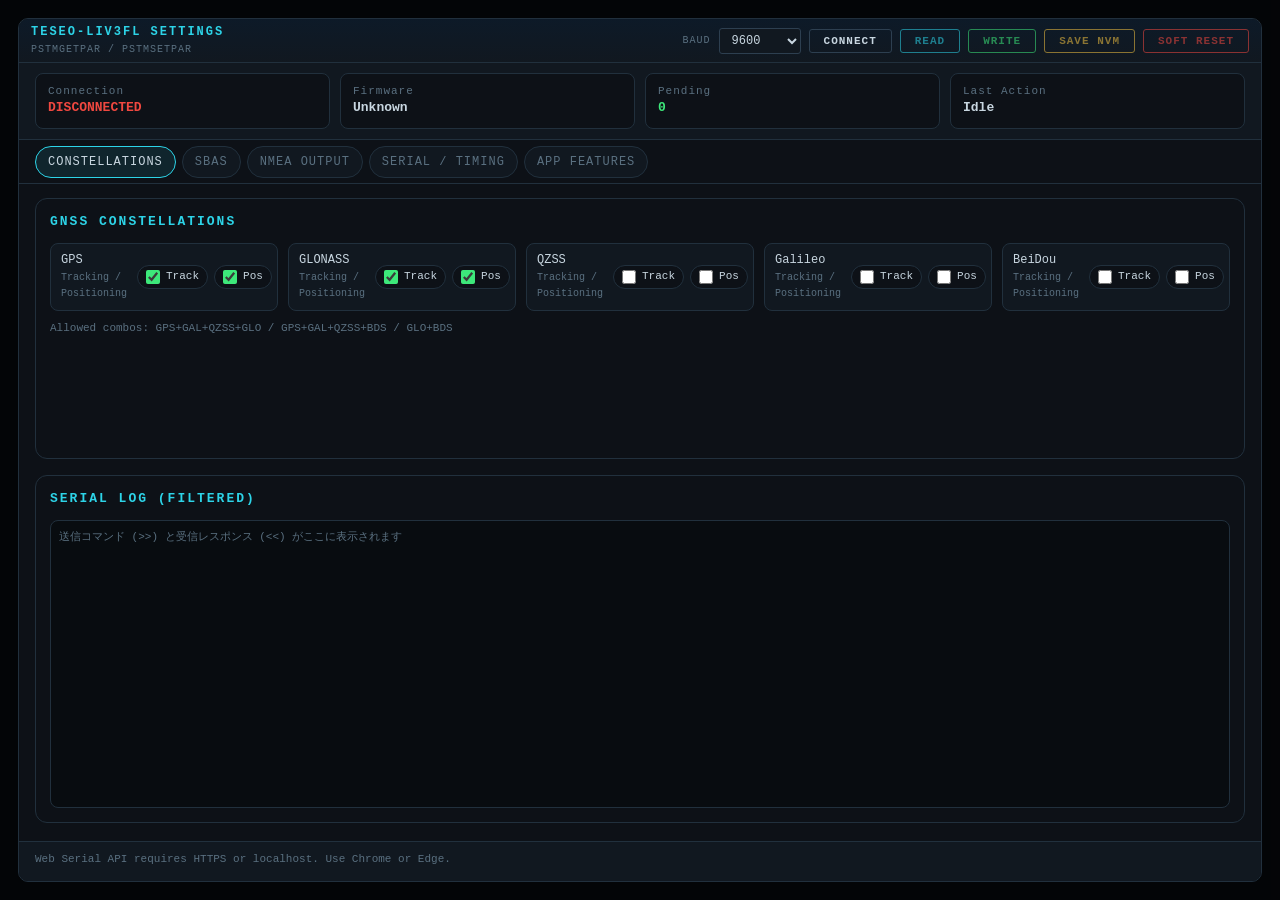
==== htdocs/teseo-liv3fl/index.html @ 7d4d5507 "Teseoの設定ツール" ====
<!DOCTYPE html>
<html lang="ja">
<head>
  <meta charset="UTF-8">
  <meta name="viewport" content="width=device-width, initial-scale=1.0">
  <title>Teseo-LIV3FL Settings</title>
  <style>
    /* Keep tokens aligned with htdocs/index.html */
    *, *::before, *::after { box-sizing: border-box; margin: 0; padding: 0; }

    :root {
      --bg:        #080c10;
      --bg2:       #0d1117;
      --bg3:       #111820;
      --bg4:       #161e28;
      --border:    #21303d;
      --border2:   #2d3f50;
      --text:      #c8d6e0;
      --dim:       #5a7080;
      --dim2:      #3d5060;
      --cyan:      #2dd4e8;
      --cyan-dim:  #1a8090;
      --green:     #3de87a;
      --green-dim: #1a6040;
      --yellow:    #f0c040;
      --red:       #f04840;
      --magenta:   #c060f0;
      --white:     #e8f0f8;
      --font: 'Courier New', 'Menlo', 'Monaco', 'Consolas', monospace;
    }

    html, body {
      height: 100%;
      overflow: hidden;
      background: var(--bg);
      color: var(--text);
      font-family: var(--font);
      font-size: 13px;
      line-height: 1.4;
    }

    /* Scrollbars */
    ::-webkit-scrollbar { width: 5px; height: 5px; }
    ::-webkit-scrollbar-track { background: var(--bg); }
    ::-webkit-scrollbar-thumb { background: var(--border2); border-radius: 3px; }
    ::-webkit-scrollbar-thumb:hover { background: var(--dim); }

    select {
      background: var(--bg3);
      color: var(--text);
      border: 1px solid var(--border2);
      padding: 4px 8px;
      font-family: var(--font);
      font-size: 12px;
      border-radius: 3px;
      outline: none;
      cursor: pointer;
    }
    select:focus { border-color: var(--cyan); }

    .ctrl-label {
      font-size: 10px;
      color: var(--dim);
      text-transform: uppercase;
      letter-spacing: 1px;
    }

    .btn {
      padding: 5px 14px;
      border-radius: 3px;
      border: 1px solid;
      font-family: var(--font);
      font-size: 11px;
      font-weight: bold;
      letter-spacing: 1px;
      text-transform: uppercase;
      cursor: pointer;
      background: transparent;
      transition: background 0.15s, box-shadow 0.15s;
    }

    #btn-connect {
      color: var(--green);
      border-color: var(--green);
    }
    #btn-connect:hover { background: rgba(61,232,122,0.1); box-shadow: 0 0 8px rgba(61,232,122,0.2); }
    #btn-connect.active {
      color: var(--red);
      border-color: var(--red);
    }
    #btn-connect.active:hover { background: rgba(240,72,64,0.1); }

    /* ─── Teseo Overlay UI (same as integrated, scoped) ─────────────────── */
    #teseo-overlay {
      position: fixed;
      inset: 0;
      z-index: 10000;
      display: none;
    }
    #teseo-overlay.visible { display: block; }

    #teseo-overlay * { box-sizing: border-box; }

    #teseo-overlay .teseo-backdrop {
      position: absolute;
      inset: 0;
      background: rgba(0, 0, 0, 0.55);
    }

    #teseo-overlay .teseo-panel {
      position: absolute;
      inset: 18px;
      background: var(--bg2);
      border: 1px solid var(--border);
      border-radius: 10px;
      overflow: hidden;
      display: flex;
      flex-direction: column;
    }

    #teseo-overlay .teseo-hdr {
      flex-shrink: 0;
      display: flex;
      align-items: center;
      justify-content: space-between;
      gap: 10px;
      height: 44px;
      padding: 0 12px;
      border-bottom: 1px solid var(--border);
      background: linear-gradient(180deg, #0d1a28 0%, var(--bg3) 100%);
    }

    #teseo-overlay .teseo-title {
      display: flex;
      flex-direction: column;
      gap: 2px;
    }

    #teseo-overlay .teseo-title .name {
      font-size: 12px;
      letter-spacing: 2px;
      text-transform: uppercase;
      color: var(--cyan);
      font-weight: bold;
    }

    #teseo-overlay .teseo-title .sub {
      font-size: 10px;
      color: var(--dim);
      letter-spacing: 1px;
    }

    #teseo-overlay .teseo-controls {
      display: flex;
      align-items: center;
      gap: 8px;
    }

    /* Ensure overlay buttons are readable */
    #teseo-overlay button {
      font-family: var(--font);
      color: var(--text);
    }

    #teseo-overlay button:focus-visible {
      outline: 2px solid rgba(45,212,232,0.55);
      outline-offset: 2px;
    }

    #teseo-overlay .teseo-controls .btn {
      color: var(--text);
      border-color: var(--border2);
    }

    #teseo-overlay .teseo-controls .btn:disabled {
      opacity: 0.55;
      cursor: not-allowed;
    }

    #teseo-overlay #teseo-btn-read {
      color: var(--cyan);
      border-color: var(--cyan);
    }
    #teseo-overlay #teseo-btn-read:hover { background: rgba(45,212,232,0.10); }

    #teseo-overlay #teseo-btn-write {
      color: var(--green);
      border-color: var(--green);
    }
    #teseo-overlay #teseo-btn-write:hover { background: rgba(61,232,122,0.10); }

    #teseo-overlay #teseo-btn-save {
      color: var(--yellow);
      border-color: var(--yellow);
    }
    #teseo-overlay #teseo-btn-save:hover { background: rgba(240,192,64,0.10); }

    #teseo-overlay #teseo-btn-reset {
      color: var(--red);
      border-color: var(--red);
    }
    #teseo-overlay #teseo-btn-reset:hover { background: rgba(240,72,64,0.10); }

    #teseo-overlay .teseo-tab-btn:hover {
      color: var(--text);
      border-color: var(--dim);
    }

    #teseo-overlay .teseo-tab-btn.active {
      background: rgba(45,212,232,0.10);
    }

    #teseo-overlay .teseo-body {
      flex: 1;
      min-height: 0;
      overflow: hidden;
    }

    /* ─── Teseo UI (scoped) ───────────────────────────────────────────────────── */
    #teseo-overlay {
      --t-bg: var(--bg);
      --t-bg2: var(--bg2);
      --t-bg3: var(--bg3);
      --t-panel: var(--bg2);
      --t-border: var(--border);
      --t-text: var(--text);
      --t-muted: var(--dim);
      --t-accent: var(--green);
      --t-accent2: var(--cyan);
      --t-warn: var(--yellow);
      --t-bad: var(--red);
      --t-good: var(--green);
      --t-font: var(--font);
    }

    #teseo-overlay .app {
      display: grid;
      grid-template-rows: auto 44px 1fr auto;
      height: 100%;
      font-family: var(--t-font);
      color: var(--t-text);
      background: var(--t-bg2);
    }

    #teseo-overlay .statusbar {
      display: grid;
      grid-template-columns: repeat(auto-fit, minmax(180px, 1fr));
      gap: 10px;
      padding: 10px 16px;
      border-bottom: 1px solid var(--t-border);
      background: var(--t-bg3);
    }

    #teseo-overlay .status-card {
      padding: 10px 12px;
      background: var(--t-panel);
      border: 1px solid var(--t-border);
      border-radius: 8px;
    }

    #teseo-overlay .status-key { color: var(--t-muted); font-size: 11px; letter-spacing: 1px; }
    #teseo-overlay .status-val { font-size: 13px; font-weight: 700; }
    #teseo-overlay .status-val.good { color: var(--t-good); }
    #teseo-overlay .status-val.bad { color: var(--t-bad); }
    #teseo-overlay .status-val.warn { color: var(--t-warn); }

    #teseo-overlay .tabs {
      display: flex;
      flex-wrap: wrap;
      gap: 6px;
      padding: 6px 16px;
      height: 44px;
      align-items: center;
      border-bottom: 1px solid var(--t-border);
      background: var(--t-bg2);
    }

    #teseo-overlay .teseo-tab-btn {
      border: 1px solid var(--t-border);
      background: var(--t-bg3);
      color: var(--t-muted);
      padding: 0 12px;
      height: 32px;
      border-radius: 999px;
      cursor: pointer;
      font-family: var(--t-font);
      font-size: 12px;
      letter-spacing: 1px;
      text-transform: uppercase;
    }
    #teseo-overlay .teseo-tab-btn.active { color: var(--t-text); border-color: var(--t-accent2); }

    #teseo-overlay .main {
      padding: 14px 16px 18px 16px;
      display: grid;
      gap: 16px;
      min-height: 0;
      overflow: auto;
    }

    #teseo-overlay .panel {
      background: var(--t-panel);
      border: 1px solid var(--t-border);
      border-radius: 12px;
      padding: 14px;
    }

    #teseo-overlay .panel.log-panel {
      display: flex;
      flex-direction: column;
      min-height: 240px;
    }

    #teseo-overlay .panel h2 {
      margin: 0 0 12px 0;
      font-size: 13px;
      letter-spacing: 2px;
      color: var(--t-accent2);
      text-transform: uppercase;
    }

    #teseo-overlay .grid {
      display: grid;
      gap: 10px;
      grid-template-columns: repeat(auto-fit, minmax(220px, 1fr));
    }

    #teseo-overlay .item {
      display: flex;
      align-items: center;
      justify-content: space-between;
      gap: 10px;
      padding: 8px 10px;
      border: 1px solid var(--t-border);
      border-radius: 8px;
      background: var(--t-bg3);
    }

    #teseo-overlay .item .label { font-size: 12px; }
    #teseo-overlay .item small { color: var(--t-muted); }

    #teseo-overlay .label-title {
      display: flex;
      flex-wrap: wrap;
      gap: 6px 10px;
      align-items: baseline;
    }
    #teseo-overlay .label-title .name { font-weight: 700; }
    #teseo-overlay .label-title .desc { color: var(--t-muted); }

    #teseo-overlay .list { grid-template-columns: 1fr; }

    #teseo-overlay .detail { margin-top: 6px; }
    #teseo-overlay .detail summary {
      cursor: pointer;
      list-style: none;
      font-size: 11px;
      color: var(--t-accent2);
    }
    #teseo-overlay .detail summary::-webkit-details-marker { display: none; }
    #teseo-overlay .detail-body {
      margin-top: 6px;
      color: var(--t-muted);
      font-size: 11px;
      line-height: 1.5;
    }

    #teseo-overlay .toggle-group {
      display: inline-flex;
      align-items: center;
      gap: 6px;
      white-space: nowrap;
    }

    #teseo-overlay .toggle-btn {
      display: inline-flex;
      align-items: center;
      gap: 6px;
      height: 24px;
      padding: 0 8px;
      border: 1px solid var(--t-border);
      border-radius: 999px;
      background: var(--t-bg2);
      font-size: 11px;
      line-height: 1;
    }

    #teseo-overlay .toggle-btn input {
      width: 14px;
      height: 14px;
      margin: 0;
      accent-color: var(--t-accent);
    }

    #teseo-overlay .pending { box-shadow: 0 0 0 1px rgba(240, 192, 64, 0.55) inset; }

    #teseo-overlay .row {
      display: flex;
      flex-wrap: wrap;
      gap: 10px;
      align-items: center;
    }

    #teseo-overlay .log {
      width: 100%;
      min-height: 120px;
      flex: 1;
      overflow: auto;
      background: var(--t-bg);
      border: 1px solid var(--t-border);
      color: var(--t-muted);
      padding: 8px;
      border-radius: 8px;
      font-size: 11px;
    }

    #teseo-overlay .log-view {
      font-family: ui-monospace, SFMono-Regular, Menlo, Monaco, Consolas, "Liberation Mono", "Courier New", monospace;
      line-height: 1.5;
      white-space: pre;
    }

    #teseo-overlay .log-view:empty::before {
      content: attr(data-placeholder);
      color: var(--t-muted);
    }

    #teseo-overlay .log-line { white-space: pre; }
    #teseo-overlay .log-line.cmd { color: var(--t-accent2); }
    #teseo-overlay .log-line.resp { color: var(--t-text); }
    #teseo-overlay .log-line.warn { color: var(--t-warn); }
    #teseo-overlay .log-line.err { color: var(--t-bad); }

    #teseo-overlay footer {
      padding: 10px 16px 14px 16px;
      color: var(--t-muted);
      font-size: 11px;
      border-top: 1px solid var(--t-border);
      background: var(--t-bg3);
    }

    #teseo-overlay .hidden { display: none; }
  </style>
</head>
<body>
  <div id="teseo-overlay" class="visible" aria-hidden="false">
    <div class="teseo-backdrop" aria-hidden="true"></div>
    <div class="teseo-panel" role="dialog" aria-modal="true" aria-label="Teseo-LIV3FL Settings">
      <div class="teseo-hdr">
        <div class="teseo-title">
          <div class="name">Teseo-LIV3FL Settings</div>
          <div class="sub">PSTMGETPAR / PSTMSETPAR</div>
        </div>
        <div class="teseo-controls">
          <span class="ctrl-label">Baud</span>
          <select id="baud-select"></select>
          <button class="btn" id="btn-connect">Connect</button>

          <button class="btn" id="teseo-btn-read">Read</button>
          <button class="btn" id="teseo-btn-write">Write</button>
          <button class="btn" id="teseo-btn-save">Save NVM</button>
          <button class="btn" id="teseo-btn-reset">Soft Reset</button>
        </div>
      </div>

      <div class="teseo-body">
        <div class="app" id="teseo-app">
          <div class="statusbar">
            <div class="status-card">
              <div class="status-key">Connection</div>
              <div id="teseo-st-conn" class="status-val bad">DISCONNECTED</div>
            </div>
            <div class="status-card">
              <div class="status-key">Firmware</div>
              <div id="teseo-st-fw" class="status-val">Unknown</div>
            </div>
            <div class="status-card">
              <div class="status-key">Pending</div>
              <div id="teseo-st-pending" class="status-val warn">0</div>
            </div>
            <div class="status-card">
              <div class="status-key">Last Action</div>
              <div id="teseo-st-status" class="status-val">Idle</div>
            </div>
          </div>

          <div class="tabs">
            <button class="teseo-tab-btn active" data-tab="constellations">Constellations</button>
            <button class="teseo-tab-btn" data-tab="sbas">SBAS</button>
            <button class="teseo-tab-btn" data-tab="nmea">NMEA Output</button>
            <button class="teseo-tab-btn" data-tab="serial">Serial / Timing</button>
            <button class="teseo-tab-btn" data-tab="features">App Features</button>
          </div>

          <main class="main" id="teseo-main">
            <section id="teseo-tab-constellations" class="panel">
              <h2>GNSS Constellations</h2>
              <div id="teseo-constellations-grid" class="grid"></div>
              <div class="row" style="margin-top:10px; color: var(--t-muted); font-size: 11px;">
                Allowed combos: GPS+GAL+QZSS+GLO / GPS+GAL+QZSS+BDS / GLO+BDS
              </div>
            </section>

            <section id="teseo-tab-sbas" class="panel hidden">
              <h2>SBAS</h2>
              <div class="grid" id="teseo-sbas-grid"></div>
              <div class="row" style="margin-top:10px; color: var(--t-muted); font-size: 11px;">
                Tip: SBAS can also be controlled by $PSTMSBASONOFF / $PSTMSBASSERVICE
              </div>
            </section>

            <section id="teseo-tab-nmea" class="panel hidden">
              <h2>NMEA Message Output (CDB 201 / 228)</h2>
              <div id="teseo-nmea-grid" class="grid list"></div>
              <div class="row" style="margin-top:10px; color: var(--t-muted); font-size: 11px;">
                Default mask: 0x00980056 (GNS, GGA, GSA, VTG, RMC, GSV on)
              </div>
            </section>

            <section id="teseo-tab-serial" class="panel hidden">
              <h2>Serial Port &amp; Timing</h2>
              <div class="grid">
                <div class="item">
                  <div class="label">Baudrate</div>
                  <select id="teseo-cfg-baud"></select>
                </div>
                <div class="item">
                  <div class="label">Fix Rate (sec/fix)</div>
                  <select id="teseo-cfg-fix"></select>
                </div>
                <div class="item">
                  <div class="label">Mask Angle (deg)</div>
                  <select id="teseo-cfg-mask"></select>
                </div>
              </div>
              <div class="row" style="margin-top:10px; color: var(--t-muted); font-size: 11px;">
                Note: baud change requires reset ($PSTMSRR)
              </div>
            </section>

            <section id="teseo-tab-features" class="panel hidden">
              <h2>Application Features (CDB 200 / 227)</h2>
              <div class="row" style="margin-bottom:8px; color: var(--t-muted); font-size: 11px;">
                <span id="teseo-feat-cdb">CDB-200: 0x00000000  CDB-227: 0x00000000</span>
              </div>
              <div id="teseo-features-grid" class="grid list"></div>
            </section>

            <section class="panel log-panel">
              <h2>Serial Log (filtered)</h2>
              <div id="teseo-log" class="log log-view" tabindex="0" data-placeholder="送信コマンド (>>) と受信レスポンス (<<) がここに表示されます"></div>
            </section>
          </main>

          <footer>
            Web Serial API requires HTTPS or localhost. Use Chrome or Edge.
          </footer>
        </div>
      </div>
    </div>
  </div>

  <script src="../serial-session.js"></script>
  <script src="../teseo-tool.js"></script>
  <script>
    'use strict';
    (() => {
      const session = new SerialSession();
      initTeseoToolStandalone({ session });
    })();
  </script>
</body>
</html>
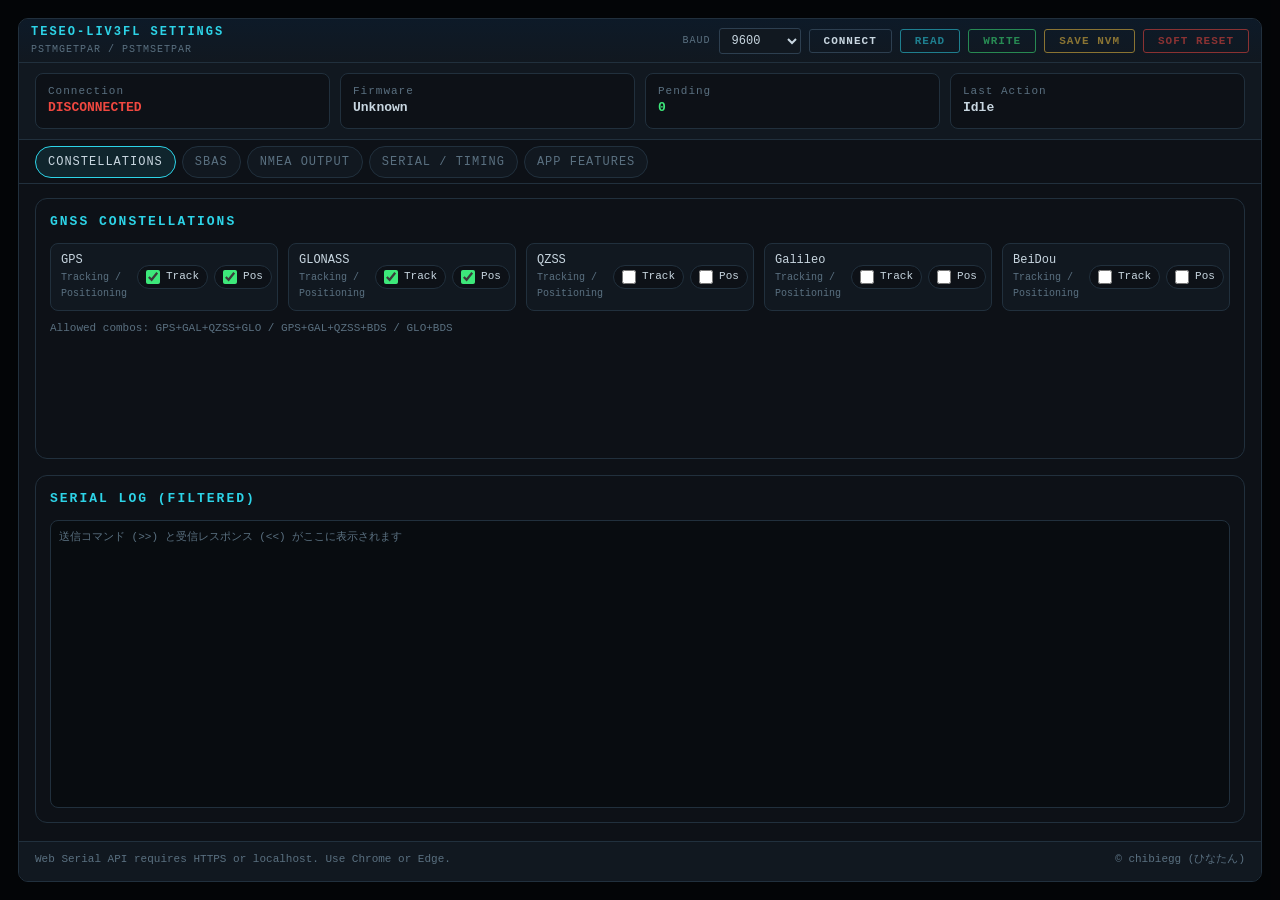
==== commit f14da837: "著作権表記" ====
--- a/htdocs/teseo-liv3fl/index.html
+++ b/htdocs/teseo-liv3fl/index.html
@@ -437,6 +437,27 @@
       font-size: 11px;
       border-top: 1px solid var(--t-border);
       background: var(--t-bg3);
+      display: flex;
+      align-items: center;
+      justify-content: space-between;
+      gap: 12px;
+      flex-wrap: wrap;
+    }
+
+    #teseo-overlay footer a {
+      color: inherit;
+      text-decoration: none;
+      border-bottom: 1px solid transparent;
+    }
+
+    #teseo-overlay footer a:hover {
+      color: var(--t-text);
+      border-bottom-color: var(--t-muted);
+    }
+
+    #teseo-overlay footer a:focus-visible {
+      outline: 2px solid var(--t-accent2);
+      outline-offset: 2px;
     }
 
     #teseo-overlay .hidden { display: none; }
@@ -553,7 +574,8 @@
           </main>
 
           <footer>
-            Web Serial API requires HTTPS or localhost. Use Chrome or Edge.
+            <span>Web Serial API requires HTTPS or localhost. Use Chrome or Edge.</span>
+            <span>© <a href="https://x.com/chibiegg">chibiegg (ひなたん)</a></span>
           </footer>
         </div>
       </div>
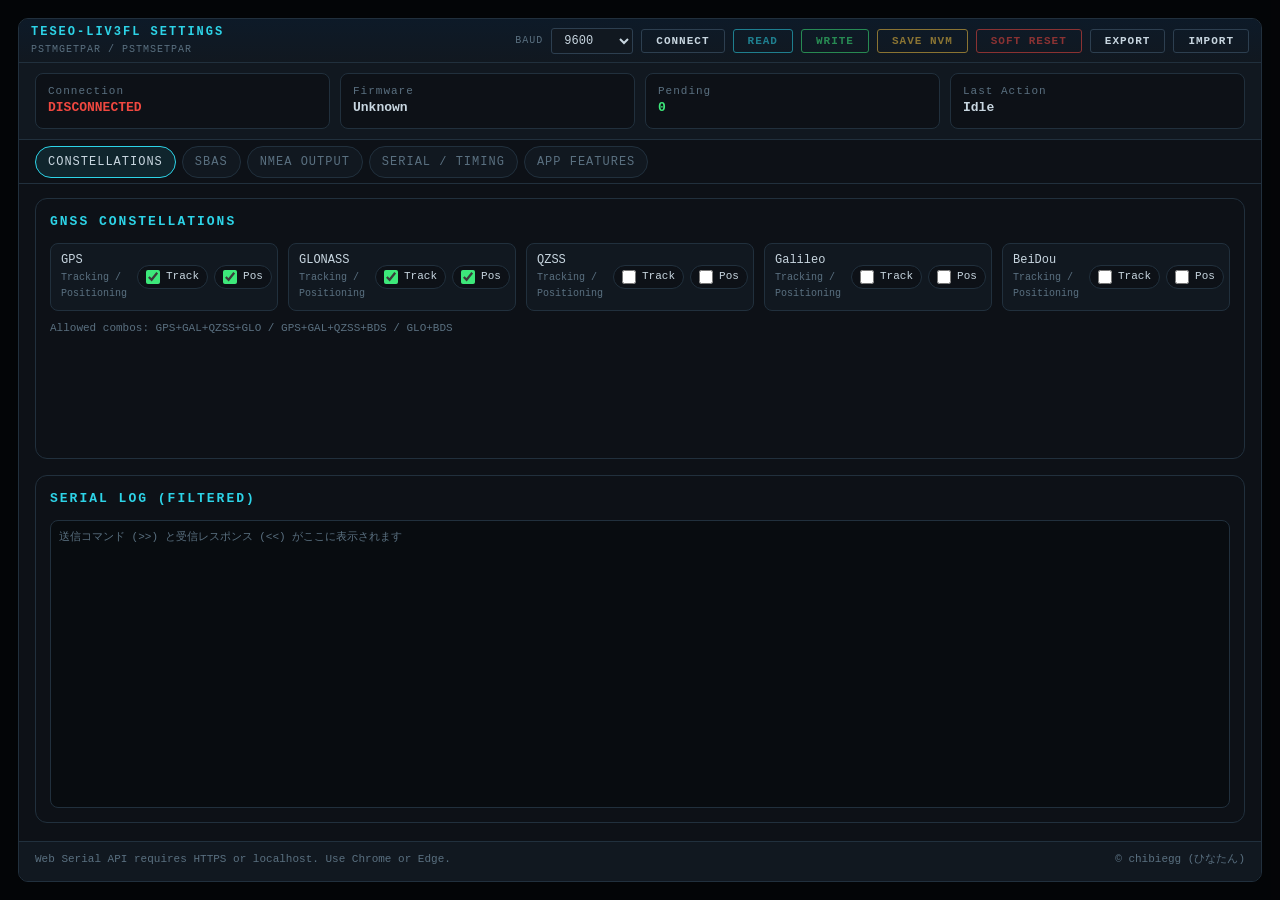
==== commit ff557b49: "Teseo設定のJSONエクスポート/インポートを追加 ExportボタンでCDB全設定をタイムスタンプ付きJSONファイルに保存。 ImportボタンでJSONを読み込み設定をpendingとして反" ====
--- a/htdocs/teseo-liv3fl/index.html
+++ b/htdocs/teseo-liv3fl/index.html
@@ -461,6 +461,18 @@
     }
 
     #teseo-overlay .hidden { display: none; }
+
+    #teseo-overlay .constellation-warning {
+      margin-top: 8px;
+      padding: 7px 10px;
+      border-radius: 4px;
+      border: 1px solid var(--t-bad);
+      background: rgba(255,80,80,0.08);
+      color: var(--t-bad);
+      font-size: 11px;
+      line-height: 1.6;
+      white-space: pre-line;
+    }
   </style>
 </head>
 <body>
@@ -481,6 +493,9 @@
           <button class="btn" id="teseo-btn-write">Write</button>
           <button class="btn" id="teseo-btn-save">Save NVM</button>
           <button class="btn" id="teseo-btn-reset">Soft Reset</button>
+          <button class="btn" id="teseo-btn-export">Export</button>
+          <button class="btn" id="teseo-btn-import">Import</button>
+          <input type="file" id="teseo-import-file" accept=".json" style="display:none">
         </div>
       </div>
 
@@ -517,6 +532,7 @@
             <section id="teseo-tab-constellations" class="panel">
               <h2>GNSS Constellations</h2>
               <div id="teseo-constellations-grid" class="grid"></div>
+              <div id="teseo-constellation-warning" class="constellation-warning hidden"></div>
               <div class="row" style="margin-top:10px; color: var(--t-muted); font-size: 11px;">
                 Allowed combos: GPS+GAL+QZSS+GLO / GPS+GAL+QZSS+BDS / GLO+BDS
               </div>
